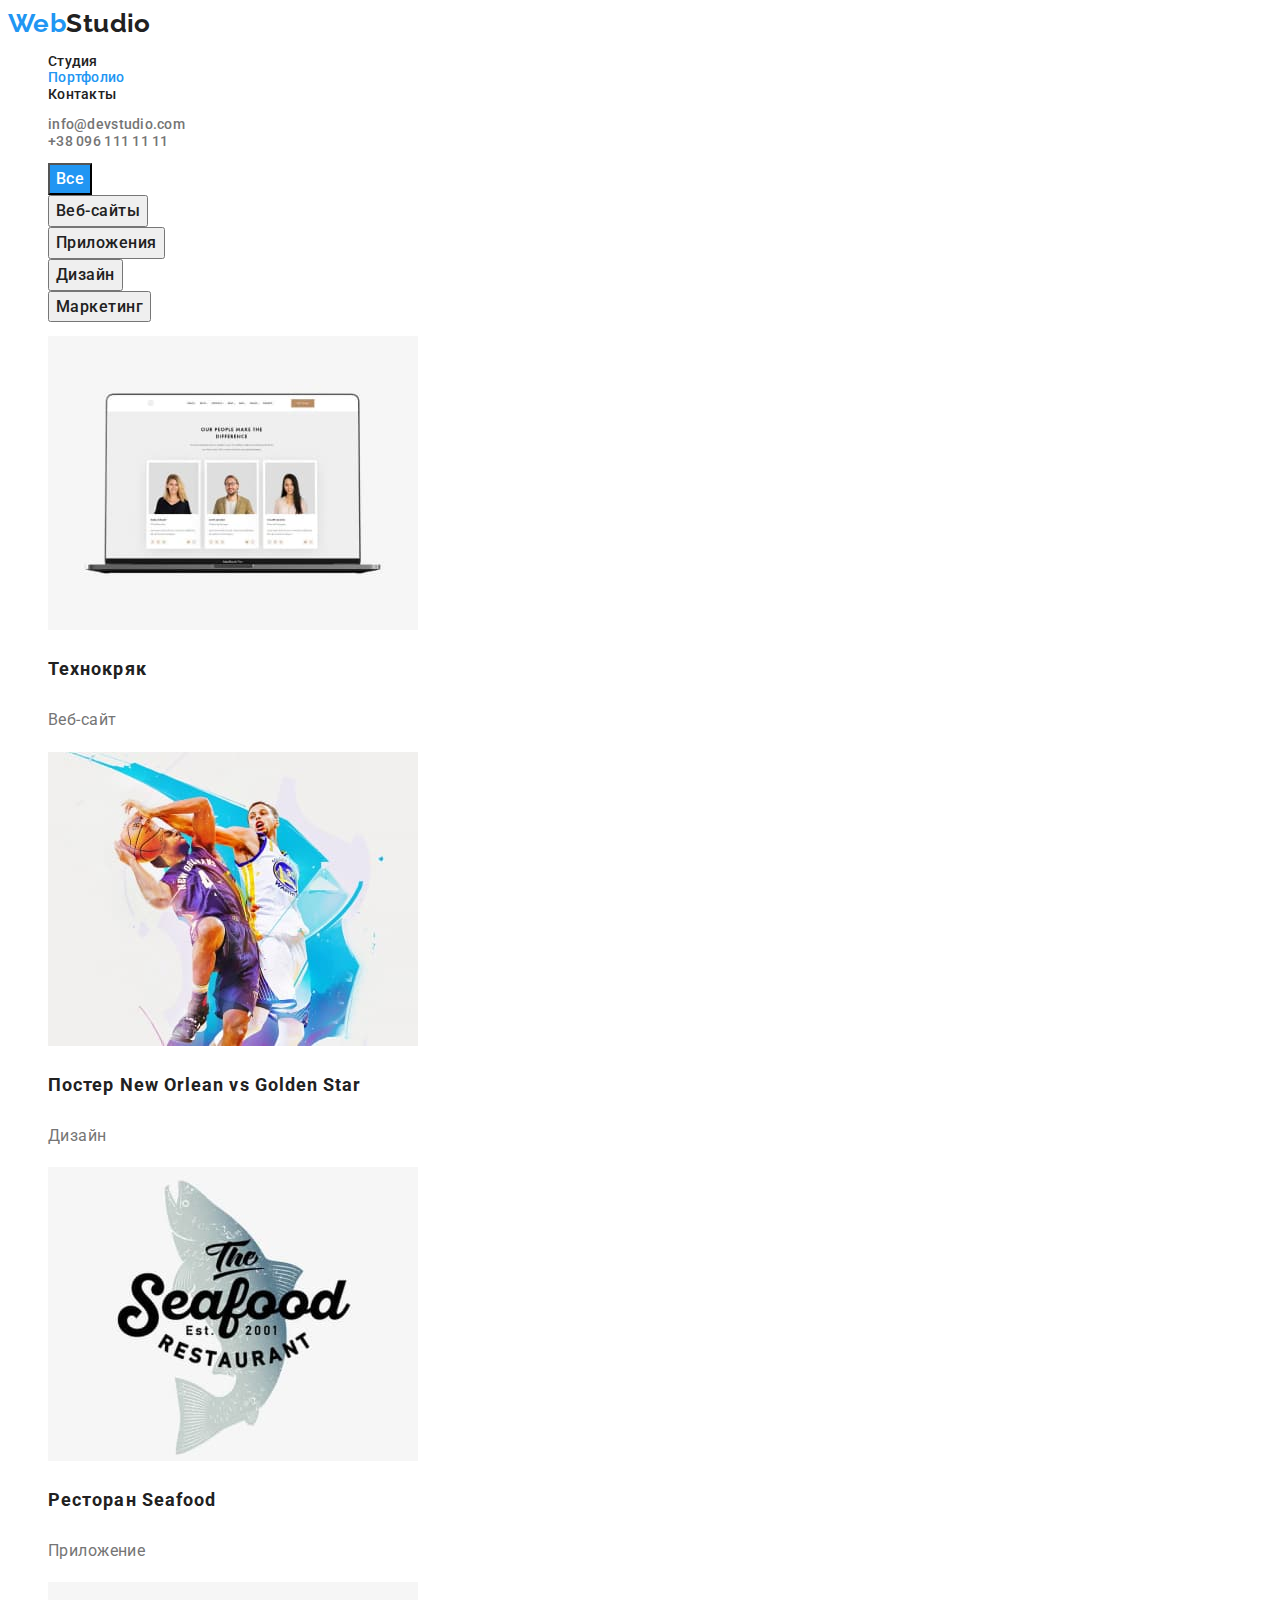
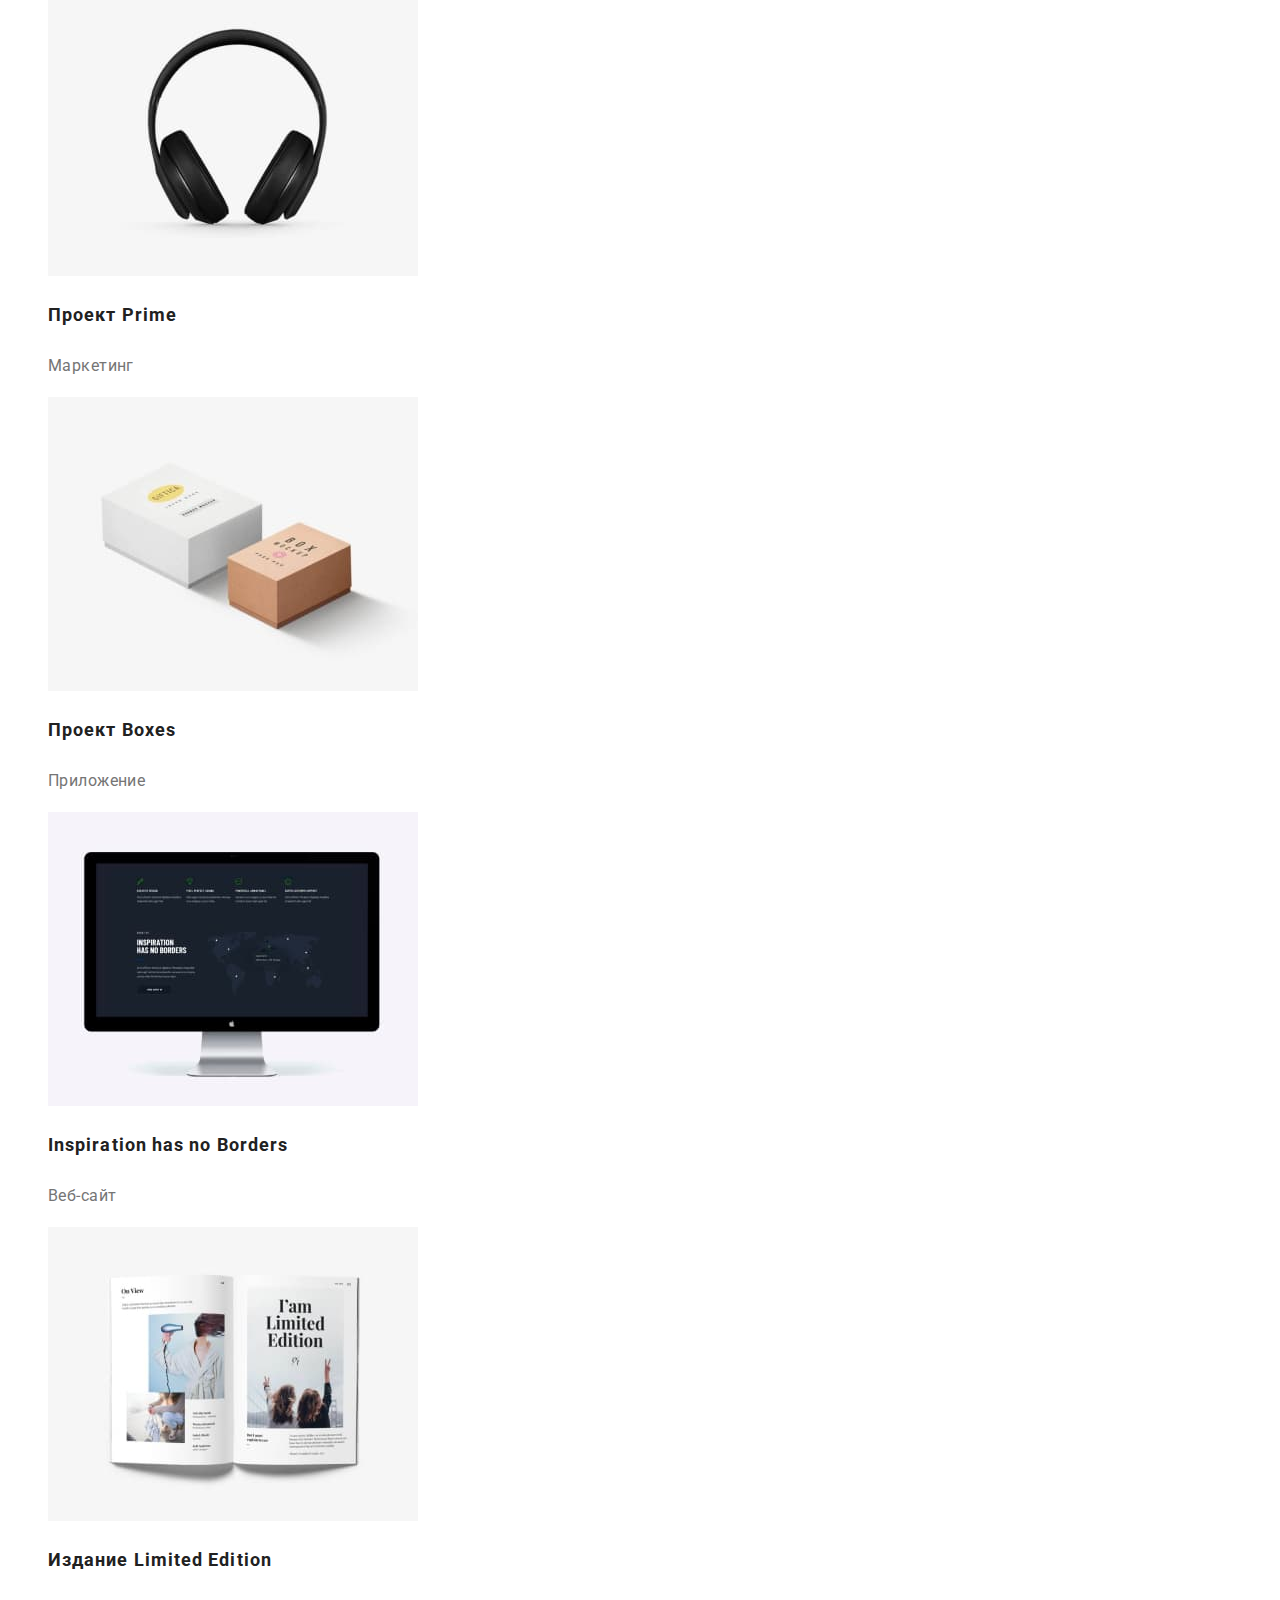
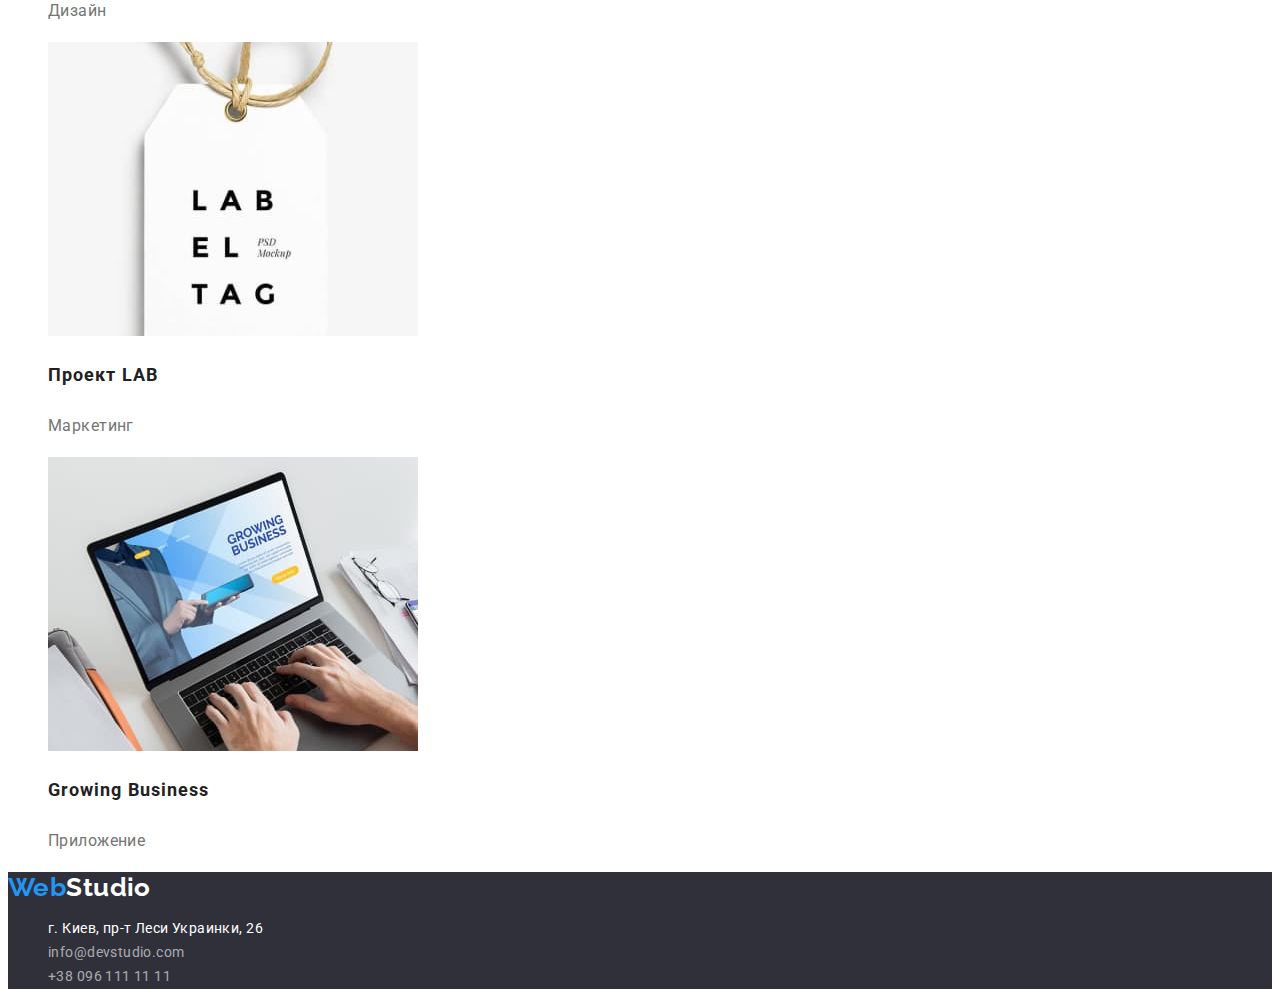
==== portfolio.html @ 7c76f5f3 "копирование репозитория" ====
<!DOCTYPE html>
<html lang="ru">

<head>
    <meta charset="UTF-8">
    <meta http-equiv="X-UA-Compatible" content="IE=edge">
    <meta name="viewport" content="width=device-width, initial-scale=1.0">
    <title>Document</title>
    <link rel="preconnect" href="https://fonts.googleapis.com">
    <link rel="preconnect" href="https://fonts.gstatic.com" crossorigin>
    <link
        href="https://fonts.googleapis.com/css2?family=Raleway:wght@700&family=Roboto:wght@400;500;700;900&display=swap"
        rel="stylesheet">
    <link rel="stylesheet" href="./css/styles.css">
</head>
<body>
        <!--Шапка профиля-->
<header>
   <nav>
    <a href="./index.html" class="logo"> <span class="title">Web</span>Studio
    </a>
    <ul class="site-nav">
        <li><a href="./index.html" class="link">Студия</a></li>
        <li><a href="./portfolio.html" class="link curent">Портфолио</a></li>
        <li><a href="" class="link">Контакты</a></li>
    </ul>
   </nav>
    <ul class="site-contacts">
        <li><a href="mailto:info@devstudio.com" class="link">info@devstudio.com</a></li>
        <li><a href="tel:+380961111111" class="link">+38 096 111 11 11</a></li>
    </ul>
    
</header>
<main>
<!--Список работ-->
<section>
    <h1 class="visual-heading">Портфолио</h1>
    <ul>
        <li><button class="button active" type="button">Все</button></li>
        <li><button class="button" type="button">Веб-сайты</button></li>
        <li><button class="button" type="button">Приложения</button></li>
        <li><button class="button" type="button">Дизайн</button></li>
        <li><button class="button" type="button">Маркетинг</button></li>
    </ul>
    <ul>
        <li>
            <a href="" class="job-link"><img src="./images/portfolio1.jpg" width="370" height="294" alt="Макбук">
            <h3 class="job-title">Технокряк</h3>
            <p class="job-text">Веб-сайт</p>
            </a>
        </li>
        <li>
            <a href="" class="job-link"><img src="./images/portfolio2.jpg" width="370" height="294" alt="Два баскетболиста с мячом">
            <h3 class="job-title">Постер New Orlean vs Golden Star</h3>
            <p class="job-text">Дизайн</p>
            </a>
        </li>
        <li>
            <a href="" class="job-link"><img src="./images/portfolio3.jpg" width="370" height="294" alt="Рыба с названием ресторана">
            <h3 class="job-title">Ресторан Seafood</h3>
            <p class="job-text">Приложение</p>
            </a>
        </li>
        <li>
            <a href="" class="job-link"><img src="./images/portfolio4.jpg" width="370" height="294" alt="Наушники">
            <h3 class="job-title">Проект Prime</h3>
            <p class="job-text">Маркетинг</p>
            </a>
        </li>
        <li>
            <a href="" class="job-link"><img src="./images/portfolio5.jpg" width="370" height="294" alt="Две коробки">
            <h3 class="job-title">Проект Boxes</h3>
            <p class="job-text">Приложение</p>
            </a>
        </li>
        <li>
            <a href="" class="job-link"><img src="./images/portfolio6.jpg" width="370" height="294" alt="Экран компьютера">
            <h3 class="job-title">Inspiration has no Borders</h3>
            <p class="job-text">Веб-сайт</p>
            </a>
        </li>
        <li>
            <a href="" class="job-link"><img src="./images/portfolio7.jpg" width="370" height="294" alt="Развернутая книга">
            <h3 class="job-title">Издание Limited Edition</h3>
            <p class="job-text">Дизайн</p>
            </a>
        </li>
        <li>
            <a href="" class="job-link"><img src="./images/portfolio8.jpg" width="370" height="294" alt="Этикетка с названием проекта">
            <h3 class="job-title">Проект LAB</h3>
            <p class="job-text">Маркетинг</p>
            </a>
        </li>
        <li>
            <a href="" class="job-link"><img src="./images/portfolio9.jpg" width="370" height="294" alt="Макбук с руками">
            <h3 class="job-title">Growing Business</h3>
            <p class="job-text">Приложение</p>
            </a>
        </li>
    </ul>  
</section>     
</main>
<!--Футер-->
<footer class="footer">
    <a href="./index.html" class="logo-footer"> <span class="title">Web</span>Studio
    </a>
    <address class="footer-adress">
        <ul>
            <li><a href="https://goo.gl/maps/piqngm7oDQpEDh6u6" class="map" target="_blank"
                    rel="noopener nofollow noreferrer">г. Киев, пр-т Леси Украинки, 26</a></li>
            <li><a href="mailto:info@devstudio.com" class="link">info@devstudio.com</a></li>
            <li><a href="tel:+380961111111" class="link">+38 096 111 11 11</a></li>
        </ul>
    </address>

</footer>
</body>
</html>
---- css/styles.css ----
/* основной цвет текста #212121 */
/* вторичный цвет текста #757575 */
/* основной цвет фона #FFFFFF*/
/* вторичный цвет фона #F5F4FA */
/* акцент #2196F3 */

:root {
    --primary-text-color: #212121;
    --title-text-color: #757575;
    --accent-color: #2196F3;
    --primary-white-color: #FFFFFF;
    --background-grey-color: #F5F4FA;
    --background-spaygrey-color: #2F303A;

}

body {
    color: var(--primary-text-color);
    background-color: var(--primary-white-color);
    font-family: 'Roboto', sans-serif;
    font-size: 14px;
    letter-spacing: 0.03em;
    
    
}

ul {
    list-style: none;
}

/* logo */
.logo {
    color: var(--primary-text-color);
    font-family: 'Raleway', sans-serif;
    font-weight: 700;
    font-size: 26px;
    line-height: 1.19;
    text-decoration: none;
    
    
    
}
.logo .title {
    color: var(--accent-color);
}
/* site nav */
.site-nav .link {
    color: var(--primary-text-color);
    font-weight: 500;
    line-height: 1.1;
    letter-spacing: 0.02em;
    text-decoration: none;
}

.site-nav .link:hover,
.site-nav .link:focus {
    color: var(--accent-color);
}

.site-nav .link.curent {
    color: var(--accent-color);
}

/* site contacts*/
.site-contacts .link {
    color: var(--title-text-color);
    font-weight: 500;
    line-height: 1.1;
    letter-spacing: 0.02em;
    text-decoration: none;
    
    
}
.site-contacts .link:hover,
.site-contacts .link:focus {
    color: var(--accent-color);
}

/* Hero */

.hero {
    background-color: var(--background-spaygrey-color);
}

.hero-title {
    color: var(--primary-white-color);
    font-weight: 900;
    font-size: 44px;
    line-height: 1.36;
    text-align: center;
    letter-spacing: 0.06em;
    text-transform: uppercase;
    
}

.hero>button {
    color: var(--primary-white-color);
    background-color: var(--accent-color);
    font-family: inherit;
    font-weight: 700;
    font-size: 16px;
    line-height: 1.88;
    letter-spacing: 0.06em;
}

.button.active {
    color: var(--primary-white-color);
    background-color: var(--accent-color);
}


/* peculiarities */
.visual-heading{
    position: absolute;
    width: 1px;
    height: 1px;
    margin: -1px;
    border: 0;
    padding: 0;
    white-space: nowrap;
    clip-path: inset(100%);
    clip: rect(0 0 0 0);
    overflow: hidden;
}

.peculiarities {
    background-color: var(--primary-white-color);
}

.peculiarities-title {
    color: var(--primary-text-color);
    font-size: 14px;
    line-height: 1.1;
    text-transform: uppercase;
}

.peculiarities-text {
    color: var(--title-text-color);
    line-height: 1.71;
}

/* work */

.work {

}
.section-title {
    font-size: 36px;
    line-height: 1.17;
    text-align: center;
}

.work-link {
    width: 370px;
}
.work-link:hover {
    background-color: var(--accent-color);
}

/* team */
.team {
    background-color: var(--background-grey-color);
}

 
.team-list {
    width: 270px;
    background-color: var(--primary-white-color);
}
.team-name {
    color: var(--primary-text-color);
    font-weight: 500;
    font-size: 16px;
    line-height: 1.19;
    
}
.team-job {
    color: var(--title-text-color);
    font-size: 16px;
    line-height: 1.19;
}

/* footer */

.footer {
    background-color: var(--background-spaygrey-color);
}
.footer-adress .map {
    color: var(--primary-white-color);
    font-style: normal;
    line-height: 1.71;
    text-decoration: none;
}

.footer-adress .link {
    color: rgba(255, 255, 255, 0.6);
    font-style: normal;
    line-height: 1.71;
    text-decoration: none;
}
.footer-adress .link:hover,
.footer-adress .link:focus {
    color: var(--accent-color);
}

.logo-footer {
    color: var(--primary-white-color);
    font-family: 'Raleway', sans-serif;
    font-weight: 700;
    font-size: 26px;
    line-height: 1.19;
    text-decoration: none;
    
}

.logo-footer .title {
    color: var(--accent-color);
}

/* styles portfolio */
/* job */

.button {
    color: var(--primary-text-color);
    font-family: inherit;
    font-weight: 500;
    font-size: 16px;
    line-height: 1.62;
    letter-spacing: 0.03em;
}
.button:hover,
.button:focus {
    color: var(--primary-white-color);
    background-color: var(--accent-color);
}
.job-title {
    color: var(--primary-text-color);
    font-size: 18px;
    line-height: 2;
    letter-spacing: 0.06em;
    
    
}
.job-text {
    color: var(--title-text-color);
    font-size: 16px;
    line-height: 1.88;
}
.job-link {
    text-decoration: none;
}
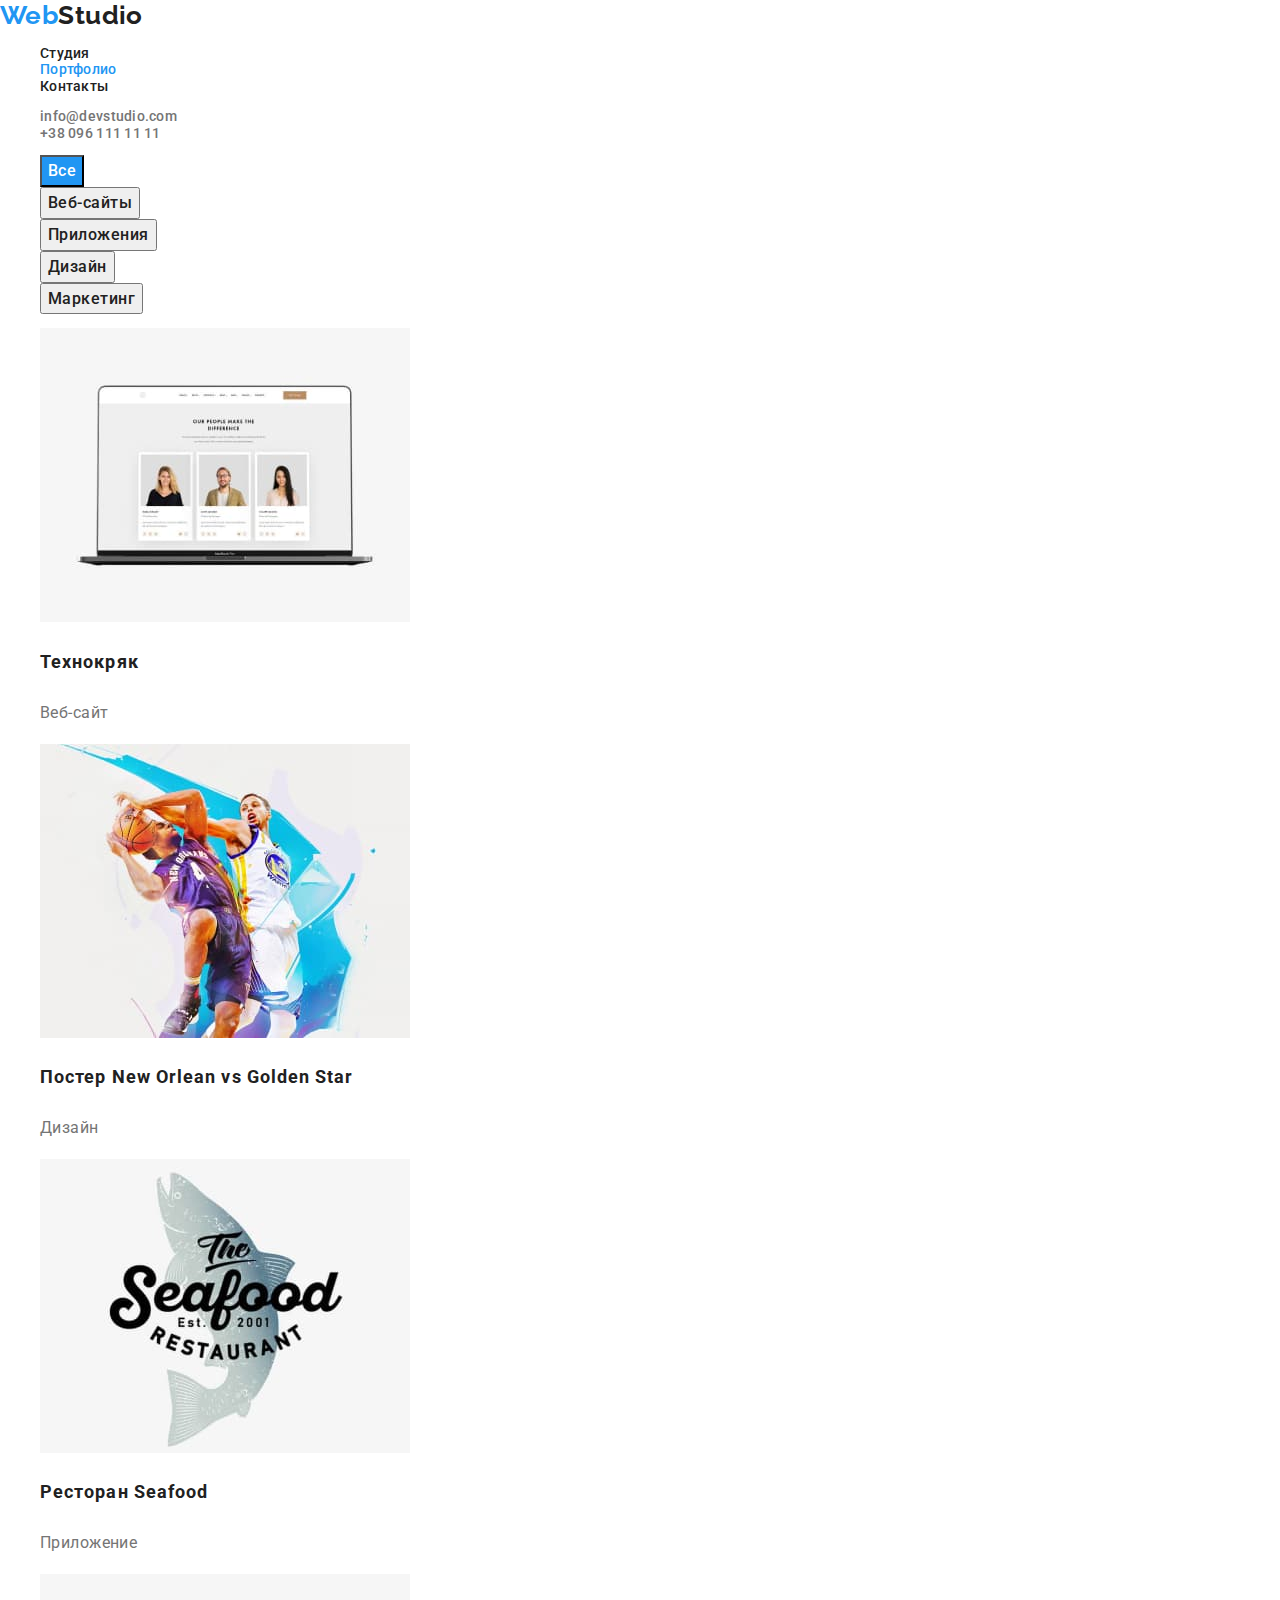
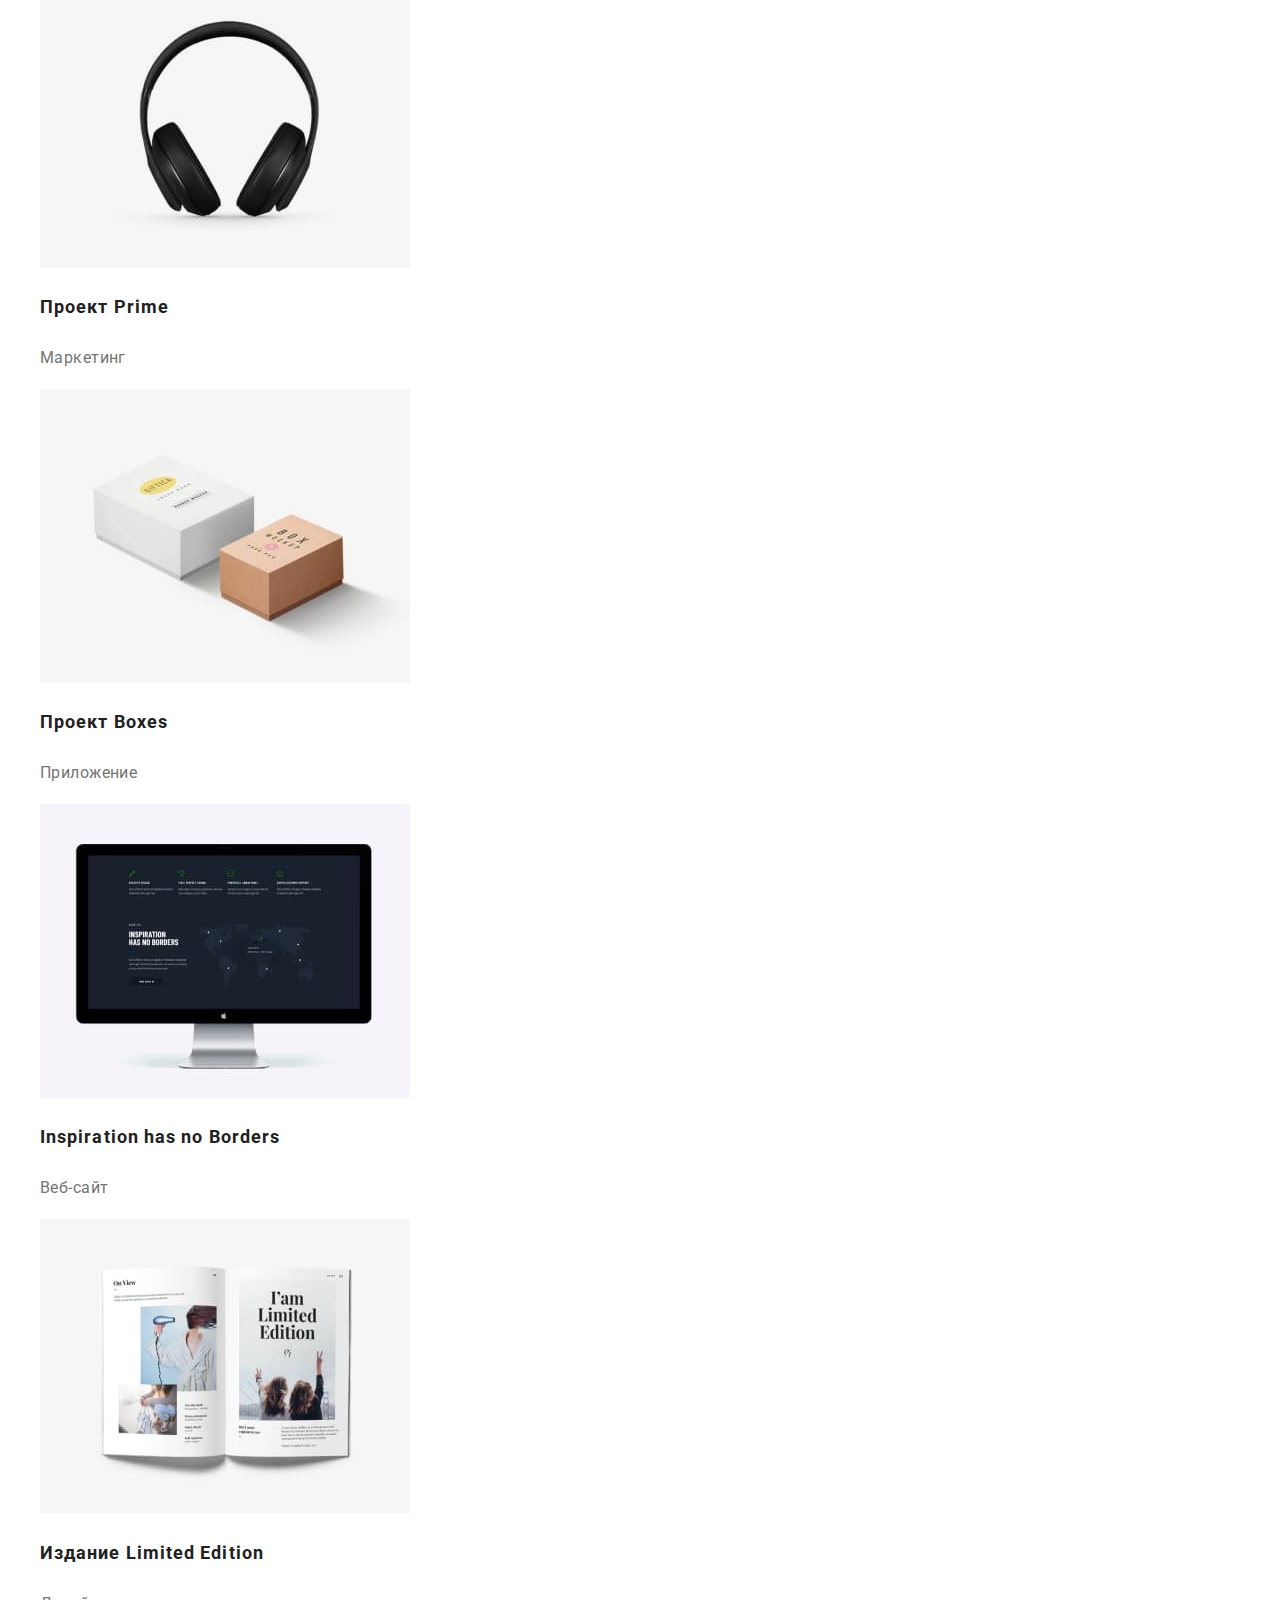
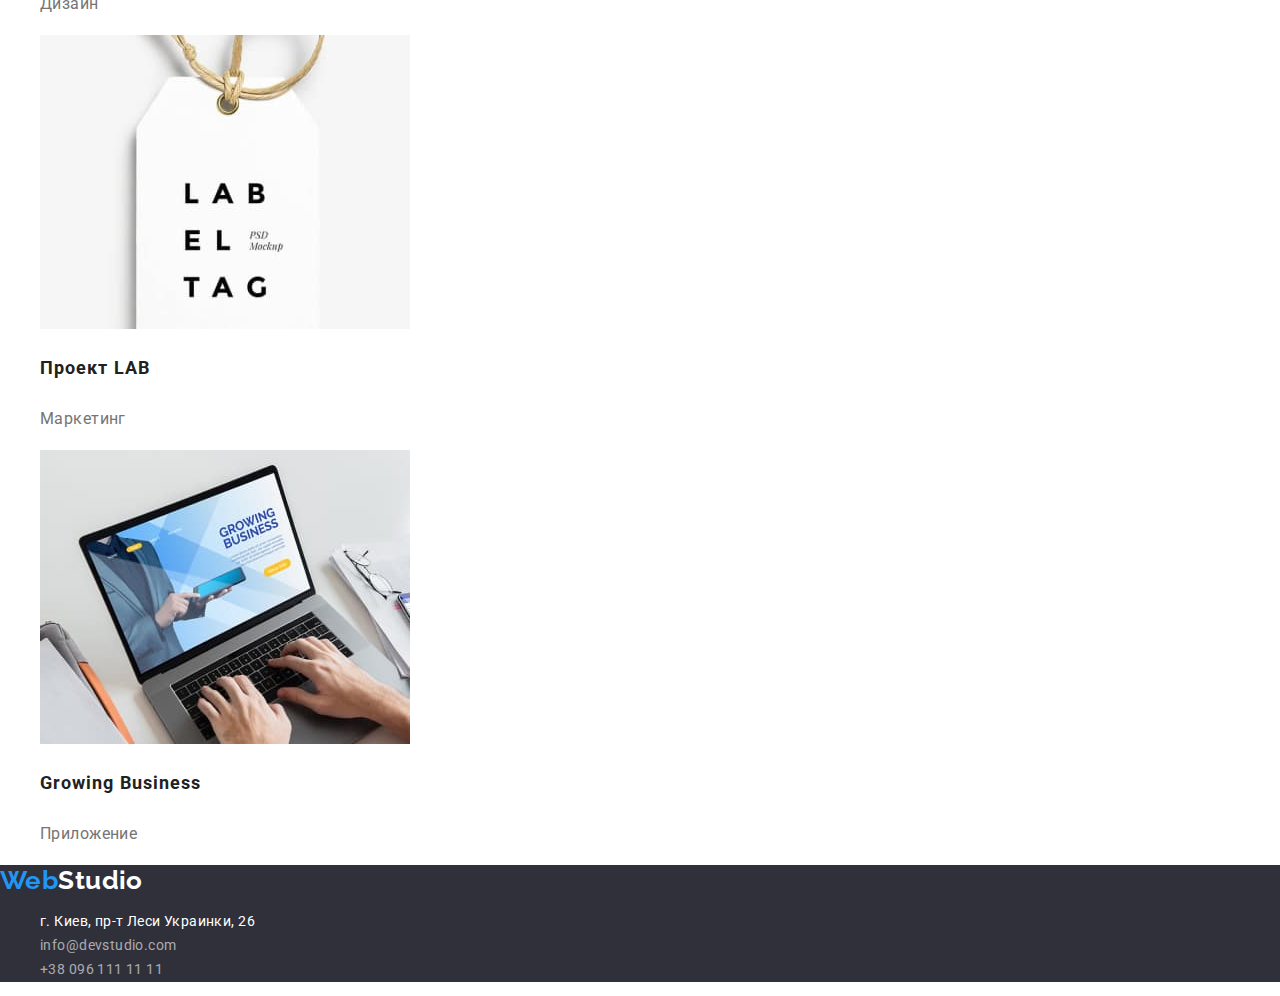
==== commit cc5e688b: "подключил нормалайз" ====
--- a/portfolio.html
+++ b/portfolio.html
@@ -11,6 +11,7 @@
     <link
         href="https://fonts.googleapis.com/css2?family=Raleway:wght@700&family=Roboto:wght@400;500;700;900&display=swap"
         rel="stylesheet">
+    <link rel="stylesheet" href="https://cdnjs.cloudflare.com/ajax/libs/modern-normalize/1.1.0/modern-normalize.min.css">
     <link rel="stylesheet" href="./css/styles.css">
 </head>
 <body>
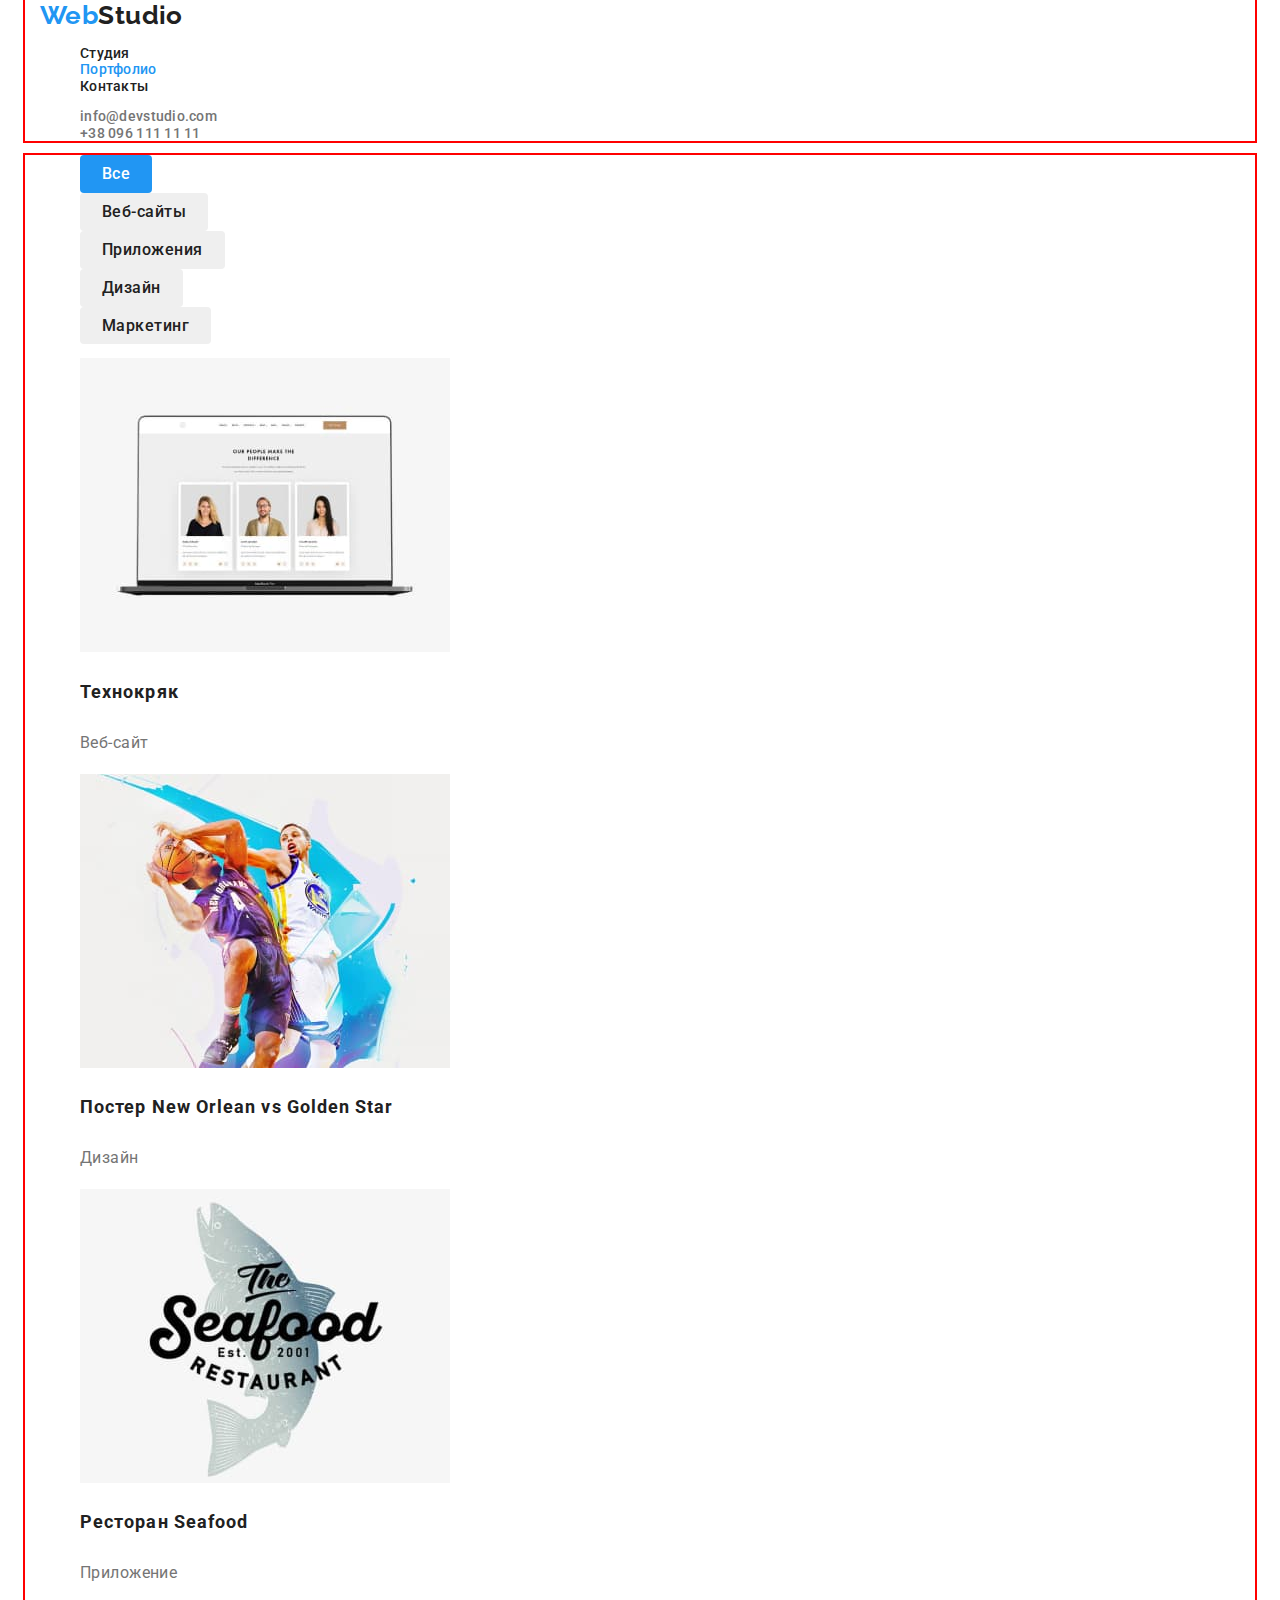
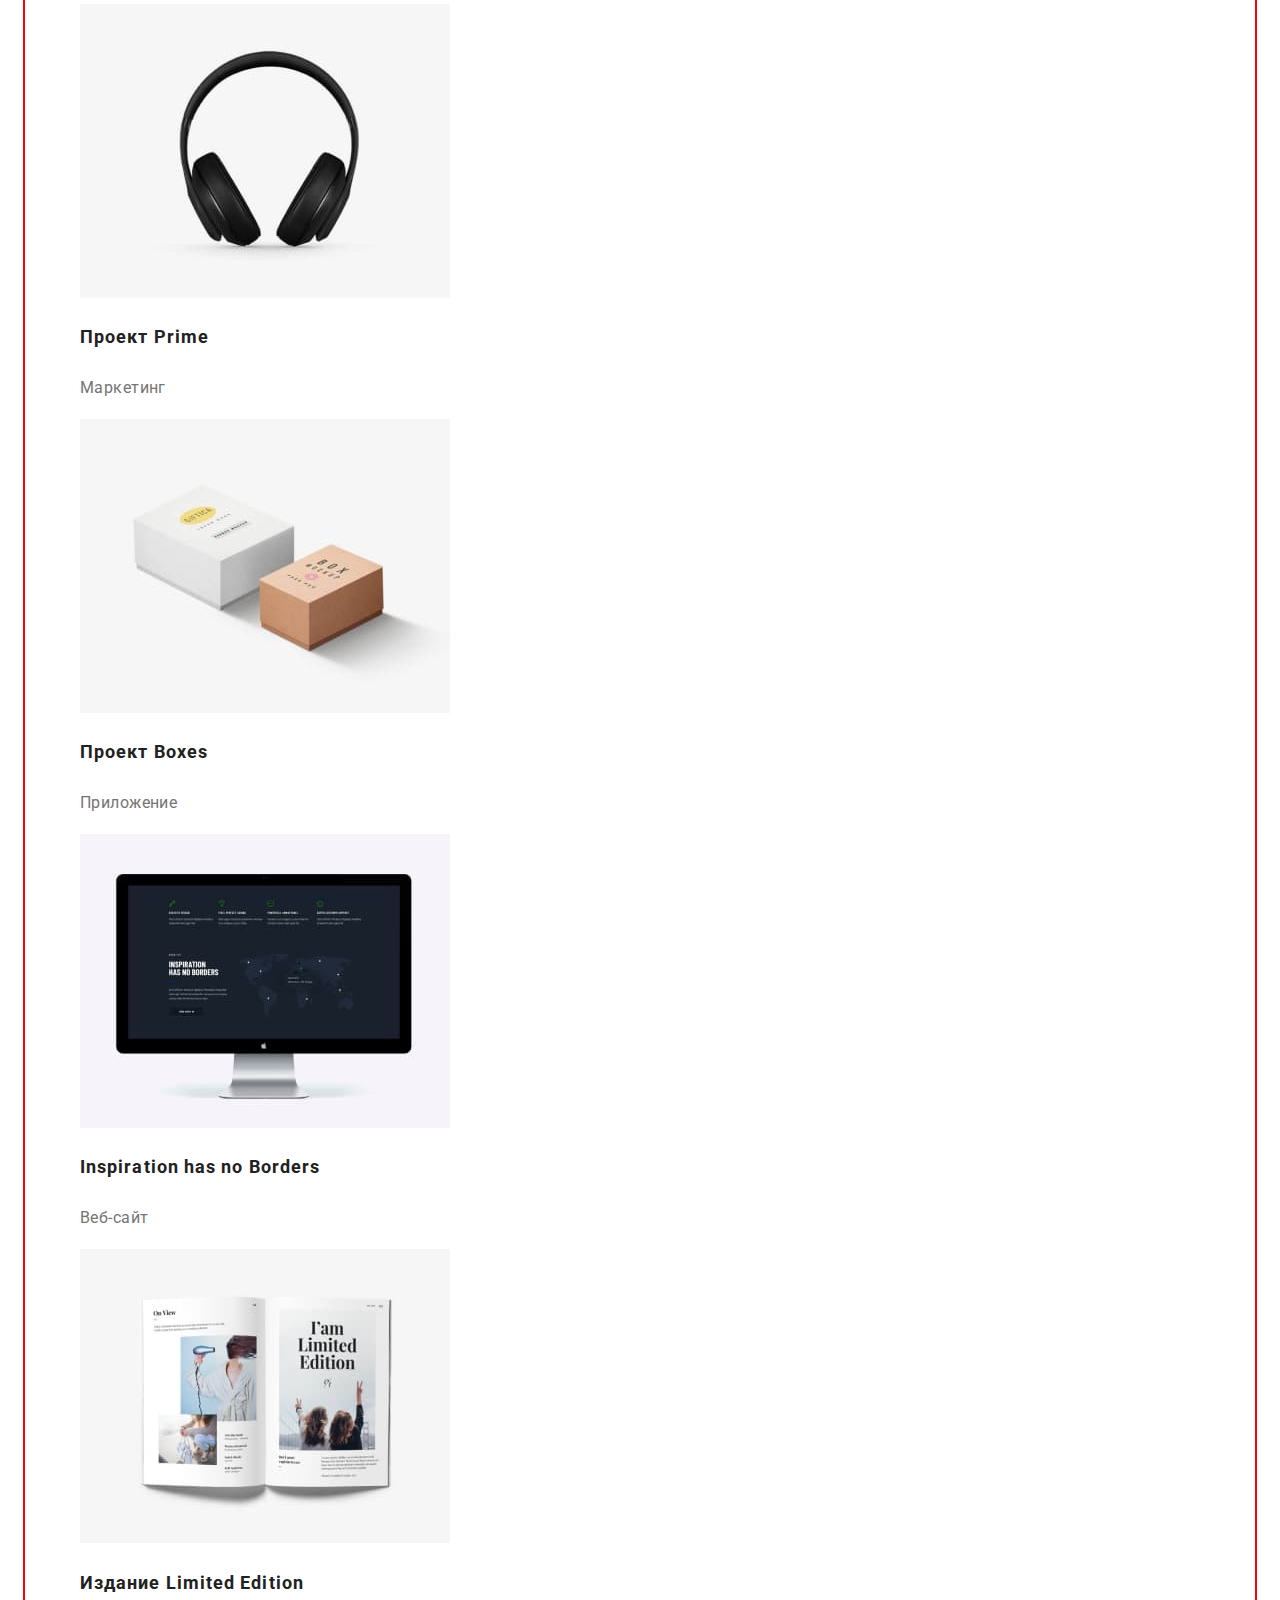
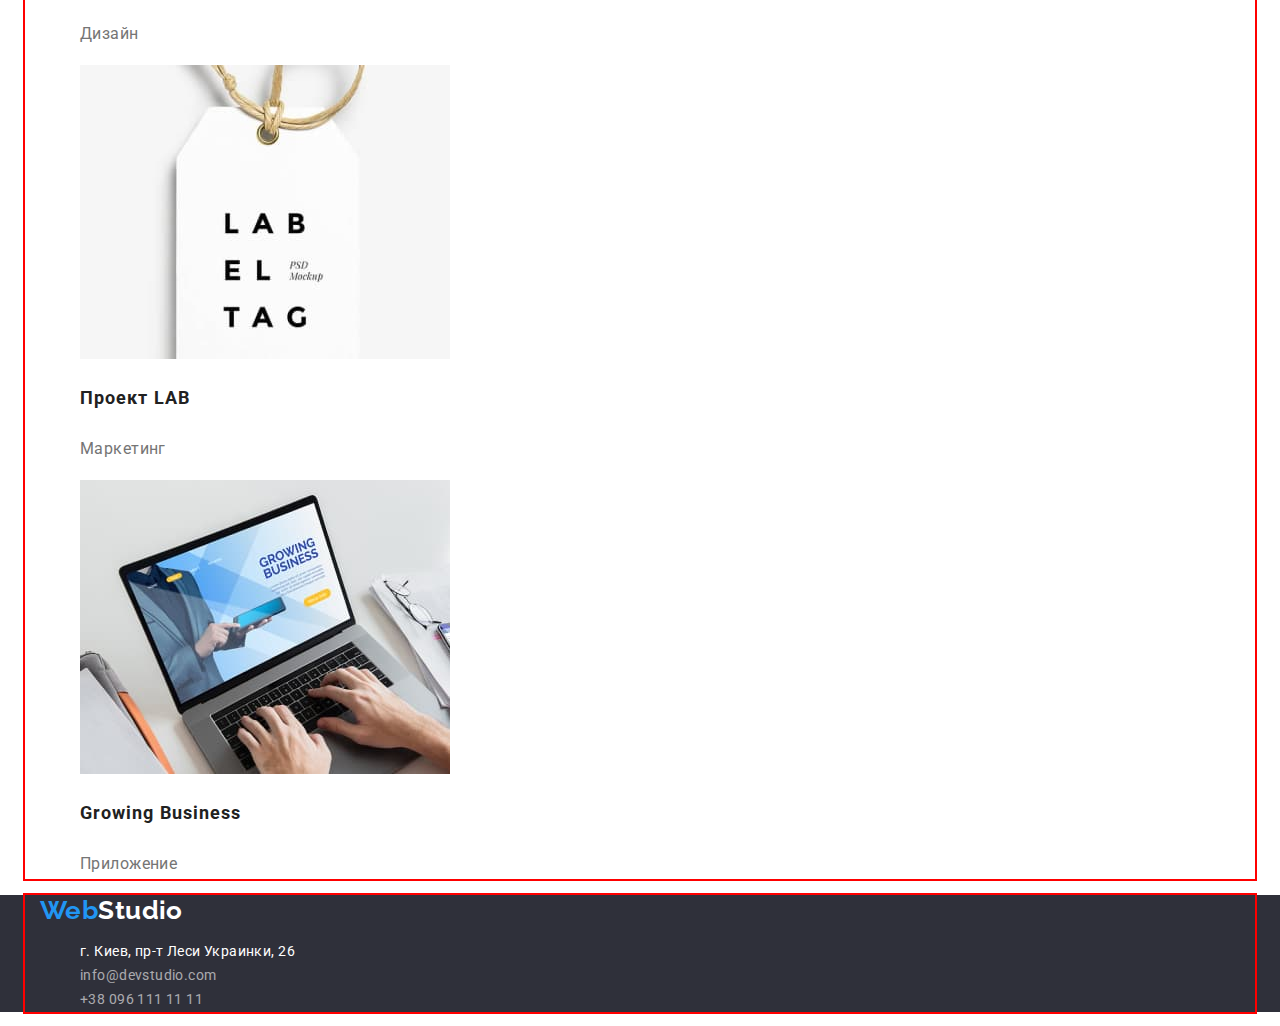
==== commit b0b56386: "изменил оформление кнопок" ====
--- a/portfolio.html
+++ b/portfolio.html
@@ -17,7 +17,8 @@
 <body>
         <!--Шапка профиля-->
 <header>
-   <nav>
+   <div class="container">
+    <nav>
     <a href="./index.html" class="logo"> <span class="title">Web</span>Studio
     </a>
     <ul class="site-nav">
@@ -30,12 +31,14 @@
         <li><a href="mailto:info@devstudio.com" class="link">info@devstudio.com</a></li>
         <li><a href="tel:+380961111111" class="link">+38 096 111 11 11</a></li>
     </ul>
+   </div>
     
 </header>
 <main>
 <!--Список работ-->
 <section>
-    <h1 class="visual-heading">Портфолио</h1>
+    <div class="container">
+        <h1 class="visual-heading">Портфолио</h1>
     <ul>
         <li><button class="button active" type="button">Все</button></li>
         <li><button class="button" type="button">Веб-сайты</button></li>
@@ -98,12 +101,14 @@
             <p class="job-text">Приложение</p>
             </a>
         </li>
-    </ul>  
+    </ul> 
+    </div> 
 </section>     
 </main>
 <!--Футер-->
 <footer class="footer">
-    <a href="./index.html" class="logo-footer"> <span class="title">Web</span>Studio
+   <div class="container">
+     <a href="./index.html" class="logo-footer"> <span class="title">Web</span>Studio
     </a>
     <address class="footer-adress">
         <ul>
@@ -113,6 +118,7 @@
             <li><a href="tel:+380961111111" class="link">+38 096 111 11 11</a></li>
         </ul>
     </address>
+   </div>
 
 </footer>
 </body>
--- a/css/styles.css
+++ b/css/styles.css
@@ -15,6 +15,7 @@
 }
 
 body {
+    margin: 0;
     color: var(--primary-text-color);
     background-color: var(--primary-white-color);
     font-family: 'Roboto', sans-serif;
@@ -42,6 +43,16 @@
 }
 .logo .title {
     color: var(--accent-color);
+}
+/* container */
+.container {
+    width: 1230px;
+    padding-left: 15px;
+    padding-right: 15px;
+    margin-left: auto;
+    margin-right: auto;
+    outline: 2px solid red;
+    
 }
 /* site nav */
 .site-nav .link {
@@ -101,11 +112,23 @@
     font-size: 16px;
     line-height: 1.88;
     letter-spacing: 0.06em;
+    border-radius: 4px;
+    border: 0;
+    padding: 10px 32px;
 }
 
 .button.active {
     color: var(--primary-white-color);
     background-color: var(--accent-color);
+    
+}
+.button.active,
+.button {
+    border-radius: 4px;
+    display: inline-block;
+    padding: 6px 22px;
+    text-align: center;
+    border: 0;
 }
 
 
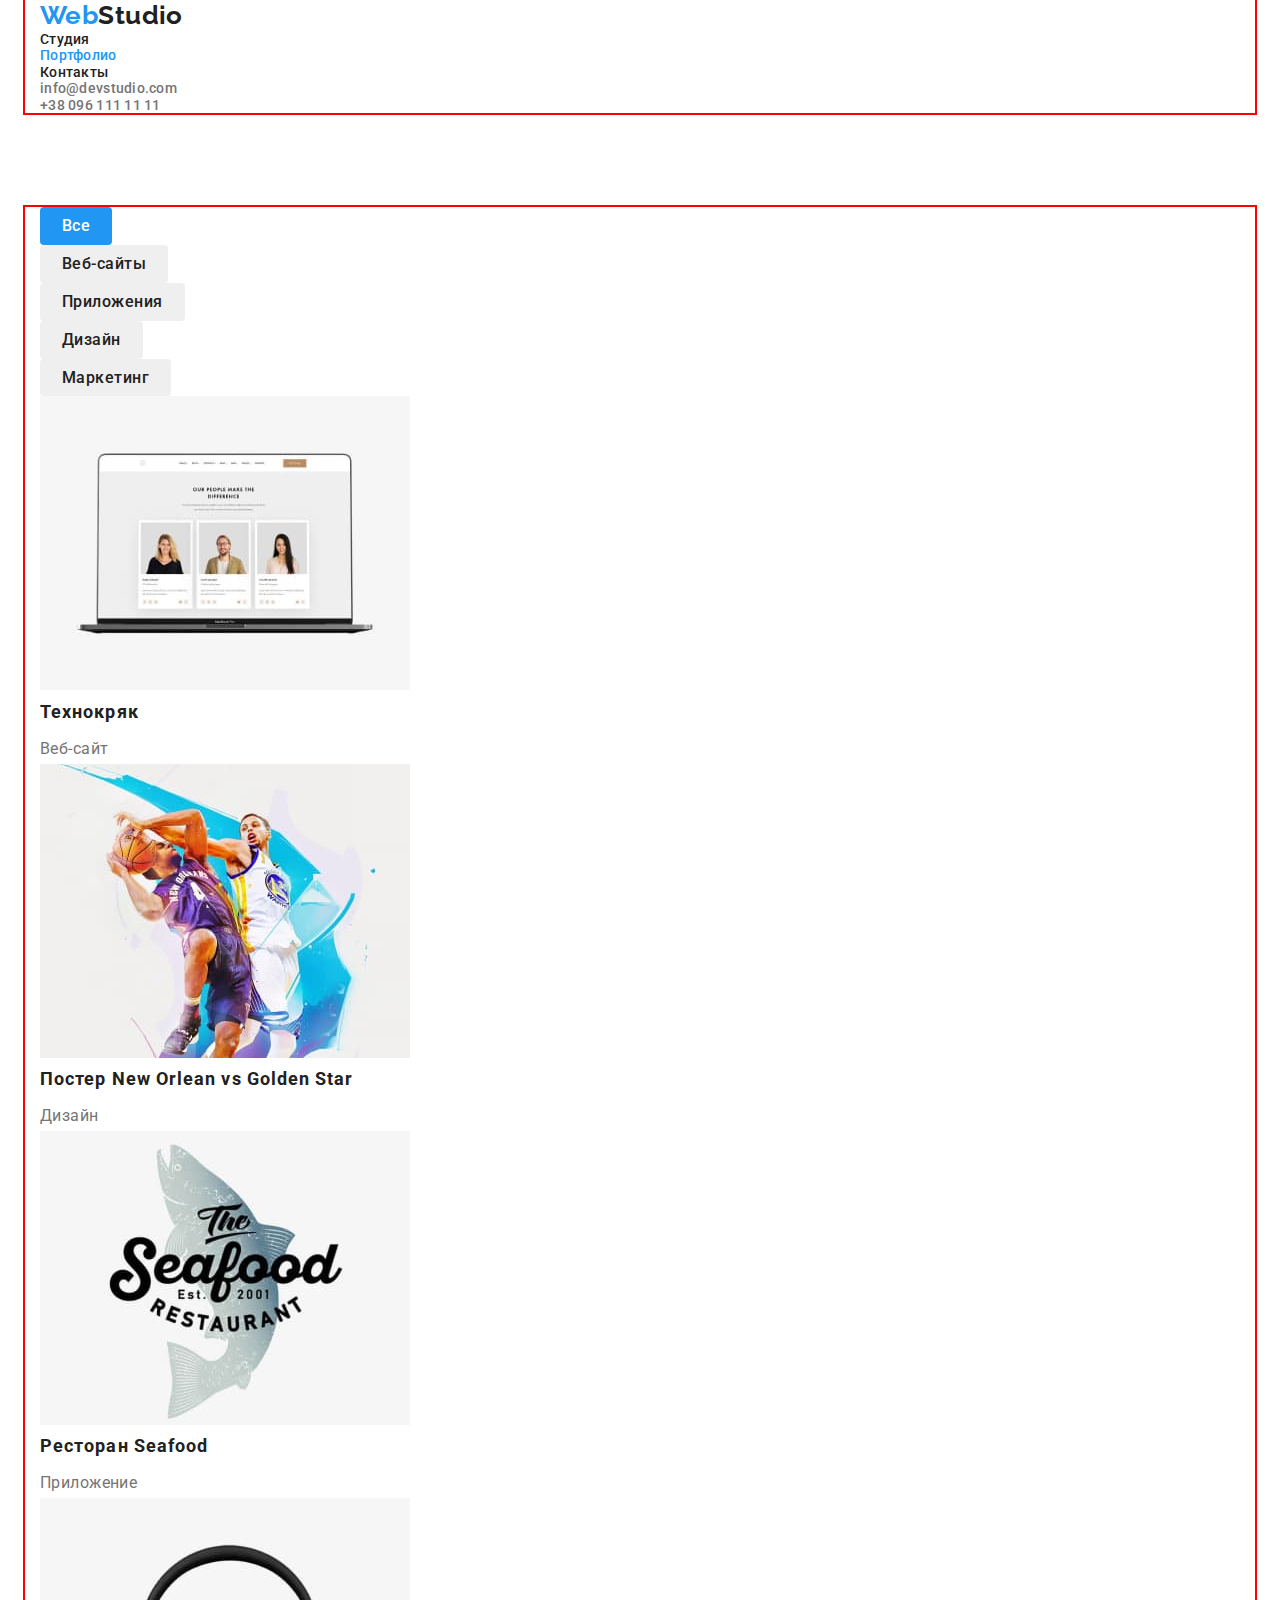
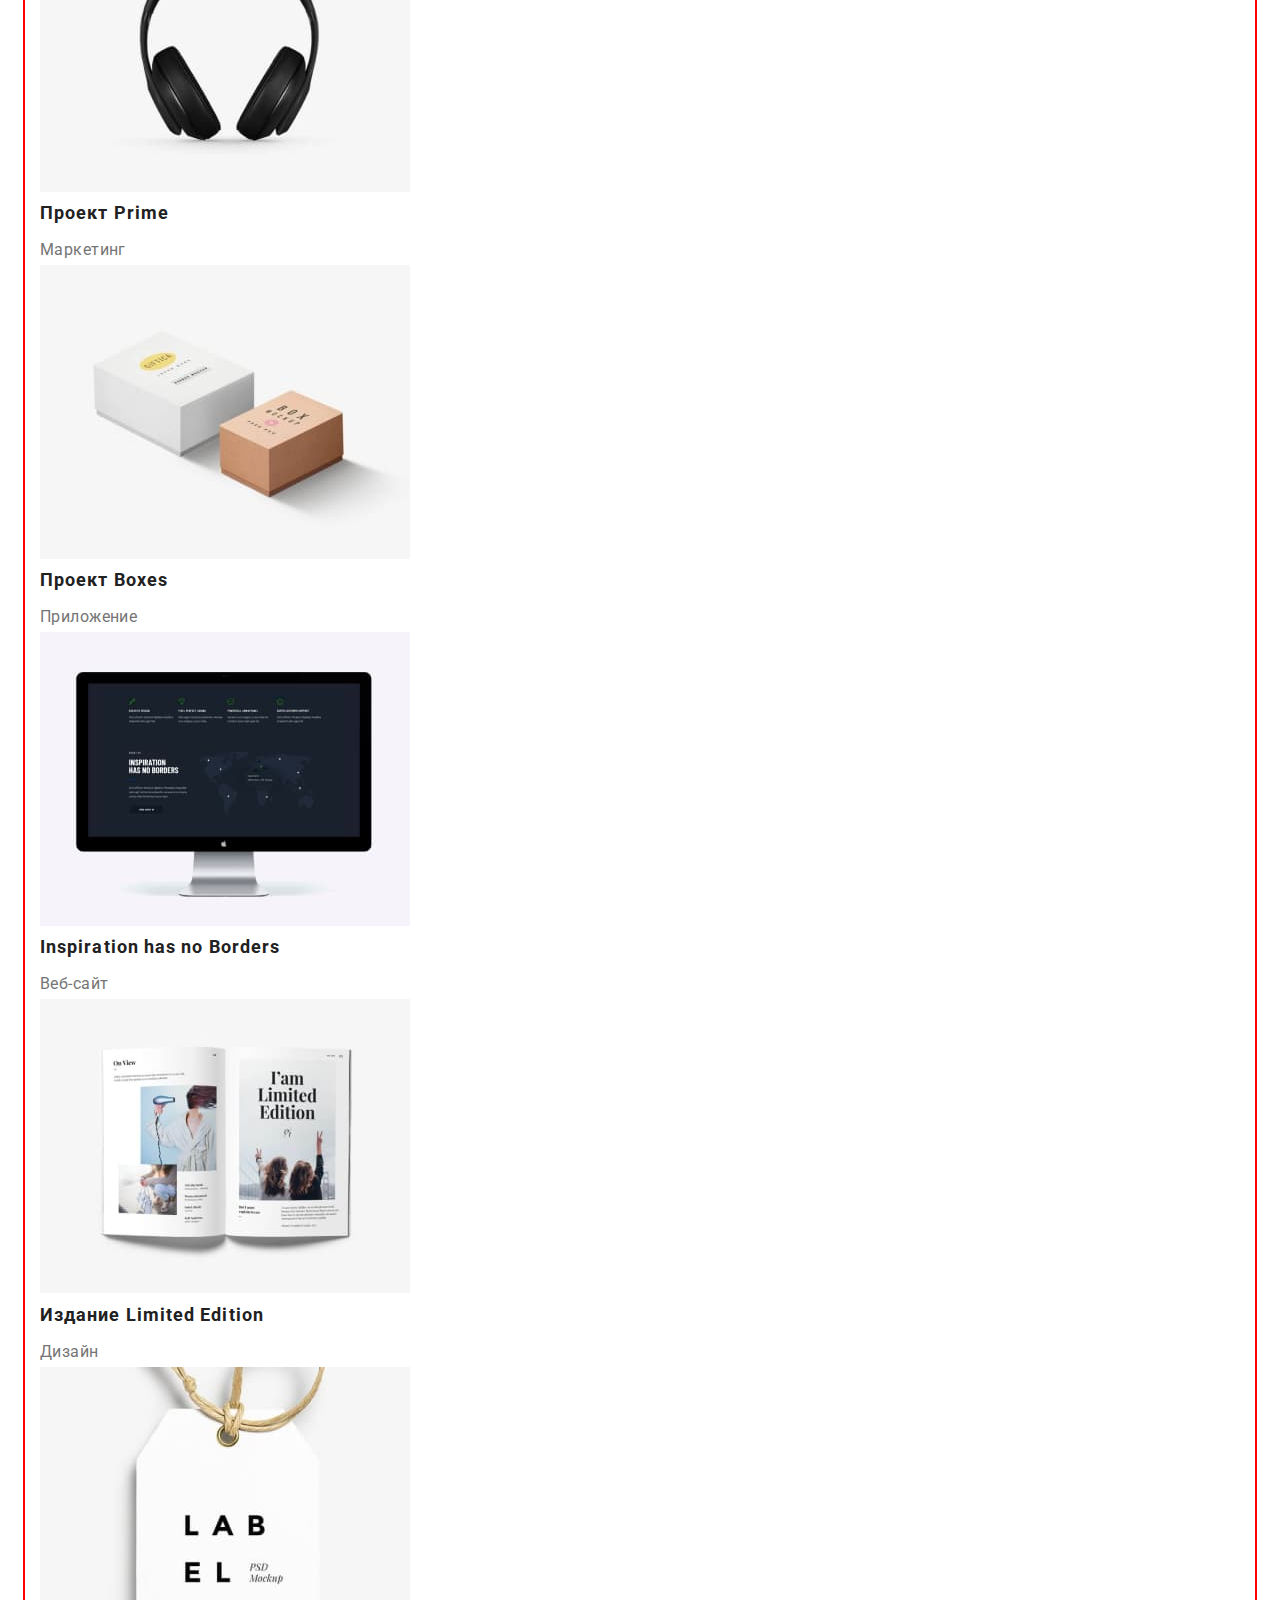
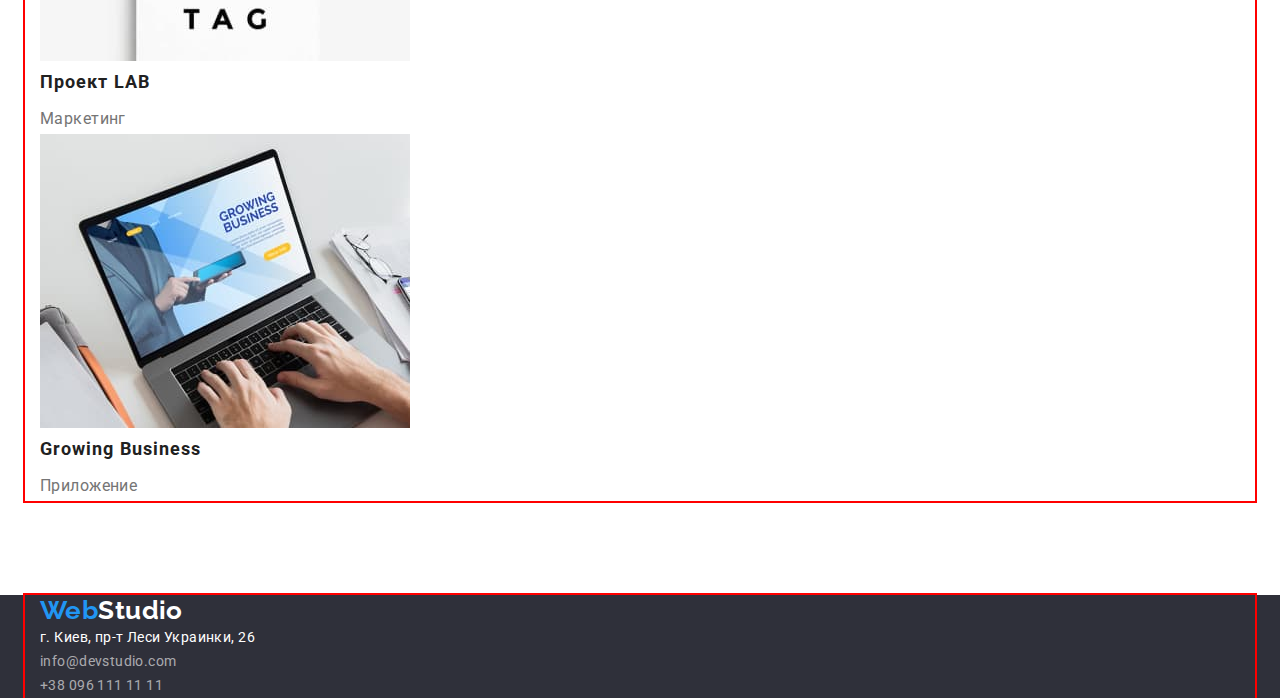
==== commit 55602e02: "добавляет отступы страницы" ====
--- a/portfolio.html
+++ b/portfolio.html
@@ -36,7 +36,7 @@
 </header>
 <main>
 <!--Список работ-->
-<section>
+<section class="section">
     <div class="container">
         <h1 class="visual-heading">Портфолио</h1>
     <ul>
@@ -107,8 +107,8 @@
 </main>
 <!--Футер-->
 <footer class="footer">
-   <div class="container">
-     <a href="./index.html" class="logo-footer"> <span class="title">Web</span>Studio
+     <div class="container">
+        <a href="./index.html" class="logo-footer"> <span class="title">Web</span>Studio
     </a>
     <address class="footer-adress">
         <ul>
@@ -118,7 +118,7 @@
             <li><a href="tel:+380961111111" class="link">+38 096 111 11 11</a></li>
         </ul>
     </address>
-   </div>
+     </div>
 
 </footer>
 </body>
--- a/css/styles.css
+++ b/css/styles.css
@@ -27,6 +27,8 @@
 
 ul {
     list-style: none;
+    margin: 0;
+    padding: 0;
 }
 
 /* logo */
@@ -79,9 +81,8 @@
     line-height: 1.1;
     letter-spacing: 0.02em;
     text-decoration: none;
-    
-    
-}
+}
+
 .site-contacts .link:hover,
 .site-contacts .link:focus {
     color: var(--accent-color);
@@ -91,6 +92,8 @@
 
 .hero {
     background-color: var(--background-spaygrey-color);
+    text-align: center;
+
 }
 
 .hero-title {
@@ -98,9 +101,11 @@
     font-weight: 900;
     font-size: 44px;
     line-height: 1.36;
-    text-align: center;
+    
     letter-spacing: 0.06em;
     text-transform: uppercase;
+    margin-top: 0;
+    margin-bottom: 30px;
     
 }
 
@@ -129,6 +134,11 @@
     padding: 6px 22px;
     text-align: center;
     border: 0;
+}
+
+.section {
+    padding-top: 94px;
+    padding-bottom: 94px;
 }
 
 
@@ -144,6 +154,10 @@
     clip-path: inset(100%);
     clip: rect(0 0 0 0);
     overflow: hidden;
+
+}
+.section.no-padding {
+    padding-top: 0;
 }
 
 .peculiarities {
@@ -155,22 +169,25 @@
     font-size: 14px;
     line-height: 1.1;
     text-transform: uppercase;
+    margin-top: 0;
+    margin-bottom: 10px;
 }
 
 .peculiarities-text {
     color: var(--title-text-color);
     line-height: 1.71;
+    margin-top: 0;
+    margin-bottom: 0;
 }
 
 /* work */
 
-.work {
-
-}
 .section-title {
     font-size: 36px;
     line-height: 1.17;
     text-align: center;
+    margin-top: 0;
+    margin-bottom: 50px;
 }
 
 .work-link {
@@ -181,10 +198,9 @@
 }
 
 /* team */
-.team {
-    background-color: var(--background-grey-color);
-}
-
+.section.team {
+    background-color: var(--background-grey-color);  
+}
  
 .team-list {
     width: 270px;
@@ -195,12 +211,16 @@
     font-weight: 500;
     font-size: 16px;
     line-height: 1.19;
+    margin-top: 30px;
+    margin-bottom: 10px;
     
 }
 .team-job {
     color: var(--title-text-color);
     font-size: 16px;
     line-height: 1.19;
+    margin-top: 0;
+    margin-bottom: 0;
 }
 
 /* footer */
@@ -233,11 +253,12 @@
     font-size: 26px;
     line-height: 1.19;
     text-decoration: none;
-    
+    margin-bottom: 20px;
 }
 
 .logo-footer .title {
     color: var(--accent-color);
+    
 }
 
 /* styles portfolio */
@@ -261,6 +282,8 @@
     font-size: 18px;
     line-height: 2;
     letter-spacing: 0.06em;
+    margin-top: 0;
+    margin-bottom: 4px;
     
     
 }
@@ -268,7 +291,11 @@
     color: var(--title-text-color);
     font-size: 16px;
     line-height: 1.88;
+    margin-top: 0;
+    margin-bottom: 0;
 }
 .job-link {
     text-decoration: none;
+    margin-top: 0;
+    margin-bottom: 20px;
 }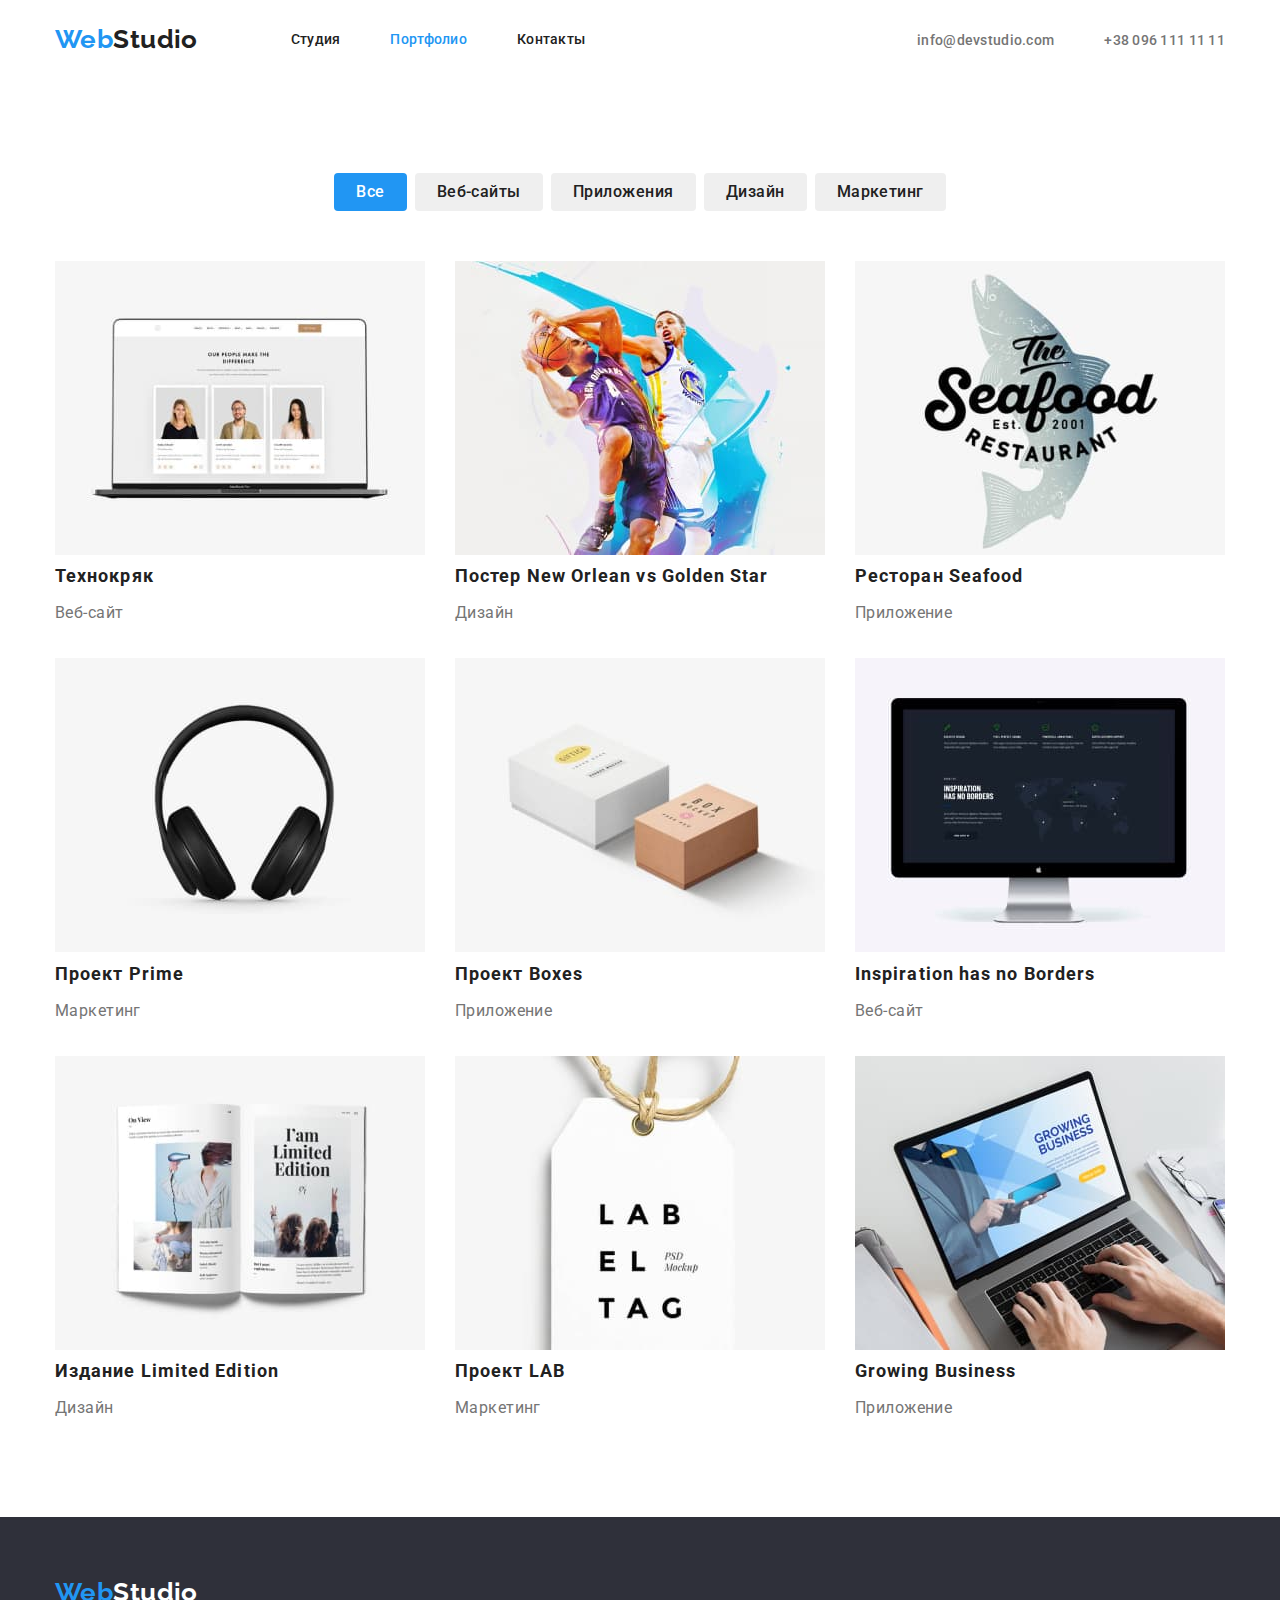
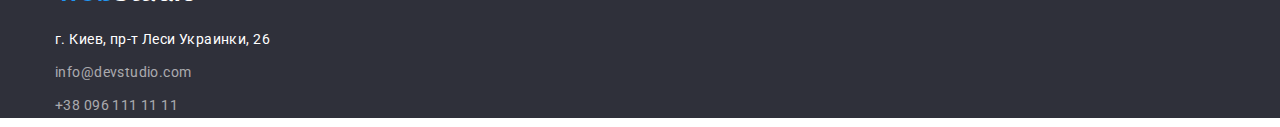
==== commit 43feea6a: "настроил позиционирование страниц" ====
--- a/portfolio.html
+++ b/portfolio.html
@@ -5,7 +5,7 @@
     <meta charset="UTF-8">
     <meta http-equiv="X-UA-Compatible" content="IE=edge">
     <meta name="viewport" content="width=device-width, initial-scale=1.0">
-    <title>Document</title>
+    <title>Домашняя работа №3</title>
     <link rel="preconnect" href="https://fonts.googleapis.com">
     <link rel="preconnect" href="https://fonts.gstatic.com" crossorigin>
     <link
@@ -17,19 +17,19 @@
 <body>
         <!--Шапка профиля-->
 <header>
-   <div class="container">
-    <nav>
+   <div class="container main-nav">
+    <nav class="auth-nav">
     <a href="./index.html" class="logo"> <span class="title">Web</span>Studio
     </a>
     <ul class="site-nav">
-        <li><a href="./index.html" class="link">Студия</a></li>
-        <li><a href="./portfolio.html" class="link curent">Портфолио</a></li>
-        <li><a href="" class="link">Контакты</a></li>
+        <li class="item"><a href="./index.html" class="link">Студия</a></li>
+        <li class="item"><a href="./portfolio.html" class="link curent">Портфолио</a></li>
+        <li class="item"><a href="" class="link">Контакты</a></li>
     </ul>
    </nav>
     <ul class="site-contacts">
-        <li><a href="mailto:info@devstudio.com" class="link">info@devstudio.com</a></li>
-        <li><a href="tel:+380961111111" class="link">+38 096 111 11 11</a></li>
+        <li class="item"><a href="mailto:info@devstudio.com" class="link">info@devstudio.com</a></li>
+        <li class="item"><a href="tel:+380961111111" class="link">+38 096 111 11 11</a></li>
     </ul>
    </div>
     
@@ -39,63 +39,63 @@
 <section class="section">
     <div class="container">
         <h1 class="visual-heading">Портфолио</h1>
-    <ul>
-        <li><button class="button active" type="button">Все</button></li>
-        <li><button class="button" type="button">Веб-сайты</button></li>
-        <li><button class="button" type="button">Приложения</button></li>
-        <li><button class="button" type="button">Дизайн</button></li>
-        <li><button class="button" type="button">Маркетинг</button></li>
+    <ul class="job-button">
+        <li class="item"><button class="button active" type="button">Все</button></li>
+        <li class="item"><button class="button" type="button">Веб-сайты</button></li>
+        <li class="item"><button class="button" type="button">Приложения</button></li>
+        <li class="item"><button class="button" type="button">Дизайн</button></li>
+        <li class="item"><button class="button" type="button">Маркетинг</button></li>
     </ul>
-    <ul>
-        <li>
+    <ul class="job">
+        <li class="job-item">
             <a href="" class="job-link"><img src="./images/portfolio1.jpg" width="370" height="294" alt="Макбук">
             <h3 class="job-title">Технокряк</h3>
             <p class="job-text">Веб-сайт</p>
             </a>
         </li>
-        <li>
+        <li class="job-item"">
             <a href="" class="job-link"><img src="./images/portfolio2.jpg" width="370" height="294" alt="Два баскетболиста с мячом">
             <h3 class="job-title">Постер New Orlean vs Golden Star</h3>
             <p class="job-text">Дизайн</p>
             </a>
         </li>
-        <li>
+        <li class="job-item"">
             <a href="" class="job-link"><img src="./images/portfolio3.jpg" width="370" height="294" alt="Рыба с названием ресторана">
             <h3 class="job-title">Ресторан Seafood</h3>
             <p class="job-text">Приложение</p>
             </a>
         </li>
-        <li>
+        <li class="job-item">
             <a href="" class="job-link"><img src="./images/portfolio4.jpg" width="370" height="294" alt="Наушники">
             <h3 class="job-title">Проект Prime</h3>
             <p class="job-text">Маркетинг</p>
             </a>
         </li>
-        <li>
+        <li class="job-item">
             <a href="" class="job-link"><img src="./images/portfolio5.jpg" width="370" height="294" alt="Две коробки">
             <h3 class="job-title">Проект Boxes</h3>
             <p class="job-text">Приложение</p>
             </a>
         </li>
-        <li>
+        <li class="job-item">
             <a href="" class="job-link"><img src="./images/portfolio6.jpg" width="370" height="294" alt="Экран компьютера">
             <h3 class="job-title">Inspiration has no Borders</h3>
             <p class="job-text">Веб-сайт</p>
             </a>
         </li>
-        <li>
+        <li class="job-item">
             <a href="" class="job-link"><img src="./images/portfolio7.jpg" width="370" height="294" alt="Развернутая книга">
             <h3 class="job-title">Издание Limited Edition</h3>
             <p class="job-text">Дизайн</p>
             </a>
         </li>
-        <li>
+        <li class="job-item">
             <a href="" class="job-link"><img src="./images/portfolio8.jpg" width="370" height="294" alt="Этикетка с названием проекта">
             <h3 class="job-title">Проект LAB</h3>
             <p class="job-text">Маркетинг</p>
             </a>
         </li>
-        <li>
+        <li class="job-item">
             <a href="" class="job-link"><img src="./images/portfolio9.jpg" width="370" height="294" alt="Макбук с руками">
             <h3 class="job-title">Growing Business</h3>
             <p class="job-text">Приложение</p>
--- a/css/styles.css
+++ b/css/styles.css
@@ -16,8 +16,10 @@
 
 body {
     margin: 0;
+
     color: var(--primary-text-color);
     background-color: var(--primary-white-color);
+
     font-family: 'Roboto', sans-serif;
     font-size: 14px;
     letter-spacing: 0.03em;
@@ -33,7 +35,12 @@
 
 /* logo */
 .logo {
-    color: var(--primary-text-color);
+    display: flex;
+    align-items: center;
+    margin-right: 93px;
+
+    color: var(--primary-text-color);
+
     font-family: 'Raleway', sans-serif;
     font-weight: 700;
     font-size: 26px;
@@ -44,25 +51,47 @@
     
 }
 .logo .title {
+    
     color: var(--accent-color);
 }
 /* container */
 .container {
-    width: 1230px;
+    width: 1200px;
     padding-left: 15px;
     padding-right: 15px;
     margin-left: auto;
     margin-right: auto;
-    outline: 2px solid red;
-    
-}
+    /* outline: 2px solid red; */
+}
+.main-nav {
+   display: flex;
+   align-items: center;
+}
+.auth-nav {
+    display: flex;
+}
+
 /* site nav */
+.site-nav {
+    display: flex;
+}
+
+.site-nav .item:not(:last-child) {
+    margin-right: 50px;
+}
+
 .site-nav .link {
-    color: var(--primary-text-color);
+    display: block;
+    padding-top: 32px;
+    padding-bottom: 32px;
+
+    color: var(--primary-text-color);
+
     font-weight: 500;
     line-height: 1.1;
     letter-spacing: 0.02em;
     text-decoration: none;
+    
 }
 
 .site-nav .link:hover,
@@ -75,8 +104,16 @@
 }
 
 /* site contacts*/
+.site-contacts {
+    display: flex;
+    margin-left: auto;
+}
+.site-contacts .item:not(:last-child) {
+    margin-right: 50px;
+}
 .site-contacts .link {
     color: var(--title-text-color);
+
     font-weight: 500;
     line-height: 1.1;
     letter-spacing: 0.02em;
@@ -92,26 +129,35 @@
 
 .hero {
     background-color: var(--background-spaygrey-color);
+
     text-align: center;
 
 }
 
 .hero-title {
-    color: var(--primary-white-color);
+    margin-top: 0;
+    margin-bottom: 30px;
+
+    color: var(--primary-white-color);
+
     font-weight: 900;
     font-size: 44px;
     line-height: 1.36;
-    
     letter-spacing: 0.06em;
     text-transform: uppercase;
-    margin-top: 0;
-    margin-bottom: 30px;
+    
     
 }
 
 .hero>button {
+    padding-top: 10px;
+    padding-bottom: 10px;
+    padding-right: 32px;
+    padding-left: 32px;
+    
     color: var(--primary-white-color);
     background-color: var(--accent-color);
+
     font-family: inherit;
     font-weight: 700;
     font-size: 16px;
@@ -119,7 +165,7 @@
     letter-spacing: 0.06em;
     border-radius: 4px;
     border: 0;
-    padding: 10px 32px;
+    
 }
 
 .button.active {
@@ -129,9 +175,9 @@
 }
 .button.active,
 .button {
-    border-radius: 4px;
     display: inline-block;
     padding: 6px 22px;
+    border-radius: 4px;
     text-align: center;
     border: 0;
 }
@@ -161,33 +207,55 @@
 }
 
 .peculiarities {
-    background-color: var(--primary-white-color);
+    display: flex;
+
+}
+
+.peculiarities .item {
+    width: 270px;
+}
+
+.peculiarities .item:not(:last-child) {
+    margin-right: 30px;
+
 }
 
 .peculiarities-title {
-    color: var(--primary-text-color);
+    margin-top: 0;
+    margin-bottom: 10px;
+
+    color: var(--primary-text-color);
+
     font-size: 14px;
     line-height: 1.1;
     text-transform: uppercase;
-    margin-top: 0;
-    margin-bottom: 10px;
+    
 }
 
 .peculiarities-text {
+    margin-top: 0;
+    margin-bottom: 0;
+
     color: var(--title-text-color);
+
     line-height: 1.71;
-    margin-top: 0;
-    margin-bottom: 0;
+    
 }
 
 /* work */
 
+.work {
+    display: flex;
+}
+
 .section-title {
+    margin-top: 0;
+    margin-bottom: 50px;
+
     font-size: 36px;
     line-height: 1.17;
     text-align: center;
-    margin-top: 0;
-    margin-bottom: 50px;
+    
 }
 
 .work-link {
@@ -195,32 +263,54 @@
 }
 .work-link:hover {
     background-color: var(--accent-color);
+}
+
+.work-link:not(:last-child) {
+    margin-right: 30px;
 }
 
 /* team */
 .section.team {
     background-color: var(--background-grey-color);  
 }
+
+.team {
+    display: flex;
+}
  
 .team-list {
     width: 270px;
+
     background-color: var(--primary-white-color);
-}
+
+    text-align: center;
+}
+
+.team-list:not(:last-child) {
+    margin-right: 30px;
+}
+
 .team-name {
-    color: var(--primary-text-color);
+    margin-top: 30px;
+    margin-bottom: 10px;
+
+    color: var(--primary-text-color);
+
     font-weight: 500;
     font-size: 16px;
     line-height: 1.19;
-    margin-top: 30px;
-    margin-bottom: 10px;
+    
     
 }
 .team-job {
+    margin-top: 0;
+    margin-bottom: 0;
+
     color: var(--title-text-color);
+
     font-size: 16px;
     line-height: 1.19;
-    margin-top: 0;
-    margin-bottom: 0;
+    
 }
 
 /* footer */
@@ -228,74 +318,137 @@
 .footer {
     background-color: var(--background-spaygrey-color);
 }
-.footer-adress .map {
-    color: var(--primary-white-color);
-    font-style: normal;
-    line-height: 1.71;
-    text-decoration: none;
-}
-
-.footer-adress .link {
-    color: rgba(255, 255, 255, 0.6);
-    font-style: normal;
-    line-height: 1.71;
-    text-decoration: none;
-}
-.footer-adress .link:hover,
-.footer-adress .link:focus {
-    color: var(--accent-color);
-}
 
 .logo-footer {
-    color: var(--primary-white-color);
+    display: block;
+    padding-top: 60px;
+    margin-bottom: 20px;
+
+    color: var(--primary-white-color);
+
     font-family: 'Raleway', sans-serif;
     font-weight: 700;
     font-size: 26px;
     line-height: 1.19;
     text-decoration: none;
-    margin-bottom: 20px;
+    
 }
 
 .logo-footer .title {
     color: var(--accent-color);
-    
-}
+
+}
+
+.footer-adress .map {
+    display: block;
+    margin-bottom: 9px;
+
+    color: var(--primary-white-color);
+
+    font-style: normal;
+    line-height: 1.71;
+    text-decoration: none;
+    
+}
+
+.footer-adress .link {
+    display: block;
+    margin-bottom: 9px;
+
+    color: rgba(255, 255, 255, 0.6);
+
+    font-style: normal;
+    line-height: 1.71;
+    text-decoration: none;
+    
+}
+.footer-adress .link:hover,
+.footer-adress .link:focus {
+    color: var(--accent-color);
+}
+
+
+
 
 /* styles portfolio */
 /* job */
 
+.job-button {
+    display: flex;
+    justify-content: center;
+    margin-bottom: 50px;
+}
+
+.job-button .item:not(:last-child) {
+    margin-right: 8px;
+}
+
 .button {
     color: var(--primary-text-color);
+
     font-family: inherit;
     font-weight: 500;
     font-size: 16px;
     line-height: 1.62;
     letter-spacing: 0.03em;
 }
+
+
 .button:hover,
 .button:focus {
     color: var(--primary-white-color);
     background-color: var(--accent-color);
 }
+
+.job {
+    display: flex;
+    flex-wrap: wrap;
+    
+}
+
+.job-item {
+    width: 370px;
+    margin-right: 30px;
+    margin-bottom: 30px;
+}
+
+.job-item:nth-child(3n) {
+    margin-right: 0;
+}
+
+.job-item:nth-last-child(-n + 3) {
+    margin-bottom: 0;
+}
+
+.job-link {
+    margin-top: 0;
+    margin-bottom: 20px;
+
+    text-decoration: none;
+
+}
+
 .job-title {
-    color: var(--primary-text-color);
+    margin-top: 0;
+    margin-bottom: 4px;
+
+    color: var(--primary-text-color);
+
     font-size: 18px;
     line-height: 2;
     letter-spacing: 0.06em;
-    margin-top: 0;
-    margin-bottom: 4px;
+    
     
     
 }
 .job-text {
+    margin-top: 0;
+    margin-bottom: 0;
+
     color: var(--title-text-color);
+
     font-size: 16px;
     line-height: 1.88;
-    margin-top: 0;
-    margin-bottom: 0;
-}
-.job-link {
-    text-decoration: none;
-    margin-top: 0;
-    margin-bottom: 20px;
-}+    
+}
+
